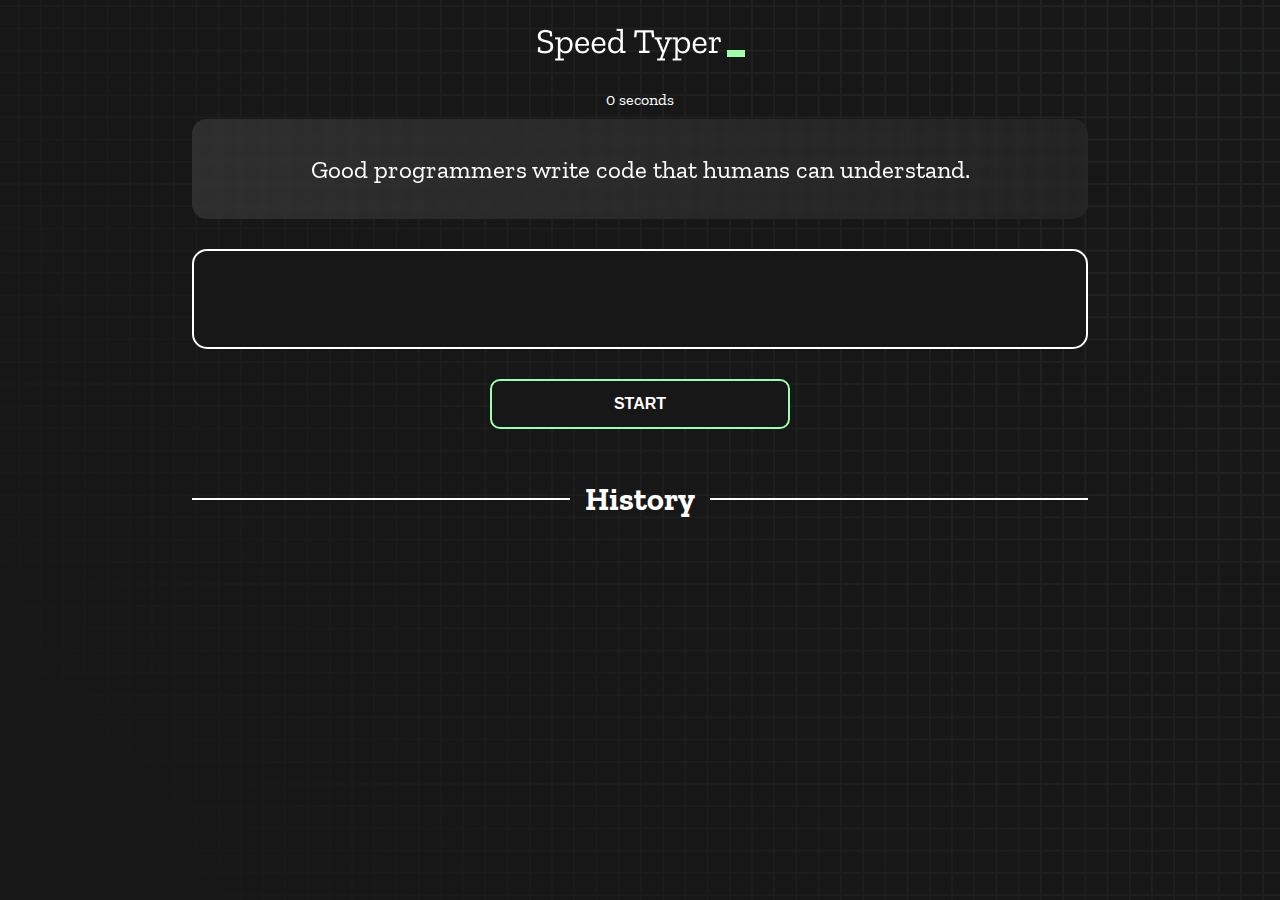
==== index.html @ 7d14a1dc "Initial commit" ====
<!DOCTYPE html>
<html lang="en">
  <head>
    <meta charset="UTF-8" />
    <meta http-equiv="X-UA-Compatible" content="IE=edge" />
    <meta name="viewport" content="width=device-width, initial-scale=1.0" />
    <title>Speed Monster</title>
    <link rel="stylesheet" href="styles.css" />
    <link rel="preconnect" href="https://fonts.googleapis.com" />
    <link rel="preconnect" href="https://fonts.gstatic.com" crossorigin />
    <link
      href="https://fonts.googleapis.com/css2?family=Zilla+Slab:wght@300;400;500&display=swap"
      rel="stylesheet"
    />
  </head>
  <body>
    <h1 class="title"><img src="./logo.png" /></h1>
    <div id="show-time">0 seconds</div>

    <div class="box-container">
      <div id="question"></div>

      <div id="display" class="inactive"></div>

      <div class="buttons">
        <button id="starts">START</button>
      </div>

      <div class="divider-container">
        <div class="line"></div>
        <h1 class="title2">History</h1>
        <div class="line"></div>
      </div>
      <div id="histories"></div>
    </div>

    <div id="countdown"></div>
    <div id="modal-background" class="hidden"></div>
    <div id="result" class="hidden"></div>

    <script src="./history.js"></script>
    <script src="./script.js"></script>
  </body>
</html>
---- styles.css ----
* {
  padding: 0;
  margin: 0;
  box-sizing: border-box;
}

body {
  background-image: url("./bg.png");
  background-size: cover;
  background-position: left top;
  font-family: "Zilla Slab", serif;
}

.box-container {
  width: 70%;
  margin: 0 auto;
}

#question {
  height: 100px;
  display: flex;
  align-items: center;
  justify-content: center;
  color: white;
  font-size: 25px;
  border-radius: 15px;
  background: rgb(255, 255, 255);
  background: linear-gradient(
    92.49deg,
    rgba(255, 255, 255, 0.1) 0.18%,
    rgba(255, 255, 255, 0.05) 99.85%
  );
  backdrop-filter: blur(5px);
  margin-bottom: 30px;
}

#display {
  height: 100px;
  display: flex;
  flex-wrap: wrap;
  align-items: center;
  padding-left: 5rem;
  color: white;
  font-size: 32px;
  background-color: #171717;
  border: 2px solid #9dffad;
  border-radius: 15px;
}

#countdown {
  position: fixed;
  height: 100vh;
  width: 100vw;
  background-color: rgba(0, 0, 0, 0.8);
  top: 0;
  left: 0;
  display: flex;
  align-items: center;
  justify-content: center;
  font-size: 3rem;
  color: white;
  display: none;
}
#result {
  position: fixed;
  top: 10%; 
  left: 10%;
  transform: translate(-50%, -50%);
  height: 250px;
  width: 400px;
  background-color: #171717;
  border-radius: 15px;
  border: 2px solid #9dffad;
  color: white;
  text-align: center;
  padding: 2rem;
}
#show-time{
  text-align: center;
  color: white;
  margin: 10px 0;
}

.green {
  color: #9dffad;
}
.red {
  color: #eb6565;
}
.bold {
  font-weight: 700;
}
.inactive {
  border: 2px solid white !important;
}
.hidden {
  display: none;
}
.title {
  text-align: center;
  color: white;
  margin: 20px 0;
}

.divider-container {
  height: 80px;
  display: flex;
  justify-content: center;
  align-items: center;
  gap: 15px;
  margin: 0 auto;
}

.line {
  height: 2px;
  background: white;
  width: 100%;
}

.title2 {
  color: white;
  display: block;
}

.buttons {
  display: flex;
  justify-content: center;
  margin: 30px 0;
}
button {
  padding: 10px 20px;
  border: none;
  font-size: 16px;
  font-weight: bold;
  width: 300px;
  height: 50px;
  color: white;
  background-color: #171717;
  border-radius: 10px;
  border: 2px solid #9dffad;
  cursor: pointer;
}

#histories {
  display: flex;
  flex-wrap: wrap;
  justify-content: space-around;
}

.card {
  width: 100%;
  height: 100%;
  padding: 50px;
  display: flex;
  justify-content: space-between;
  align-items: center;
  padding: 20px 30px;
  color: white;
  border-radius: 15px;
  background: rgb(255, 255, 255);
  background: linear-gradient(
    92.49deg,
    rgba(255, 255, 255, 0.1) 0.18%,
    rgba(255, 255, 255, 0.05) 99.85%
  );
  backdrop-filter: blur(5px);
  margin-bottom: 30px;
}

#modal-background {
  background: rgb(255, 255, 255);
  background: linear-gradient(
    92.49deg,
    rgba(255, 255, 255, 0.1) 0.18%,
    rgba(255, 255, 255, 0.05) 99.85%
  );
  backdrop-filter: blur(5px);
  height: 100vh;
  width: 100%;
  position: fixed;
  top: 0;
}

@media only screen and (max-width: 700px) {
  .box-container {
    padding: 0 20px;
    width: 100%;
  }
  .card {
    flex-direction: column;
  }
}
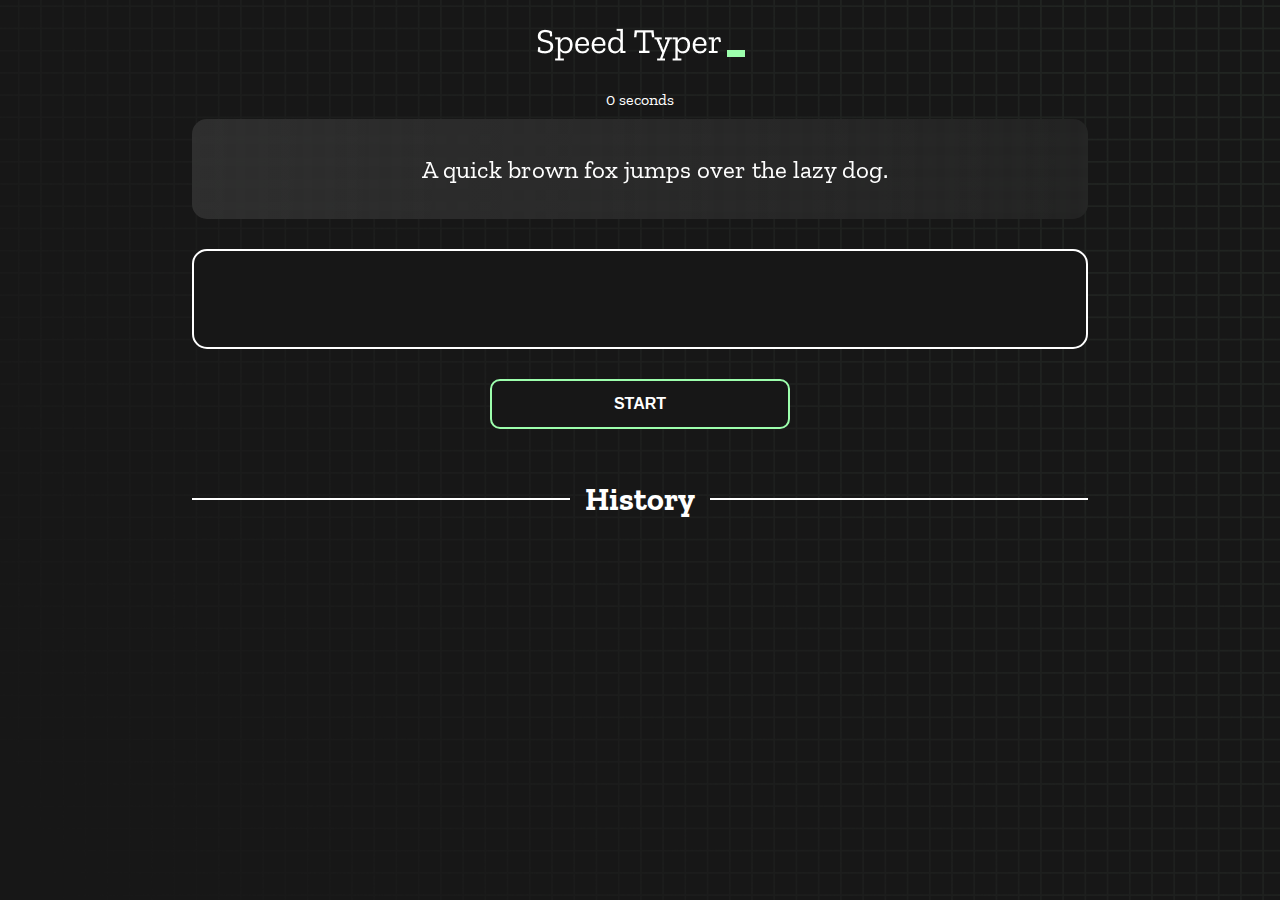
==== commit 846776af: "fixt the close popap center aling" ====
--- a/index.html
+++ b/index.html
@@ -36,7 +36,9 @@
 
     <div id="countdown"></div>
     <div id="modal-background" class="hidden"></div>
+    <!-- <div class="result-container hidden"> -->
     <div id="result" class="hidden"></div>
+    <!-- </div> -->
 
     <script src="./history.js"></script>
     <script src="./script.js"></script>
--- a/styles.css
+++ b/styles.css
@@ -32,6 +32,7 @@
   );
   backdrop-filter: blur(5px);
   margin-bottom: 30px;
+  padding-left: 30px;
 }
 
 #display {
@@ -61,10 +62,24 @@
   color: white;
   display: none;
 }
+.result-contant {
+  position: fixed;
+  top: 15%;
+  left: 26%;
+  height: 500px;
+  width: 50%;
+}
 #result {
   position: fixed;
-  top: 10%; 
-  left: 10%;
+  top: 15%;
+  left: 26%;
+  height: 500px;
+  width: 50%;
+}
+.result-contant {
+  position: relative;
+  top: 50%;
+  left: 50%;
   transform: translate(-50%, -50%);
   height: 250px;
   width: 400px;
@@ -75,7 +90,7 @@
   text-align: center;
   padding: 2rem;
 }
-#show-time{
+#show-time {
   text-align: center;
   color: white;
   margin: 10px 0;
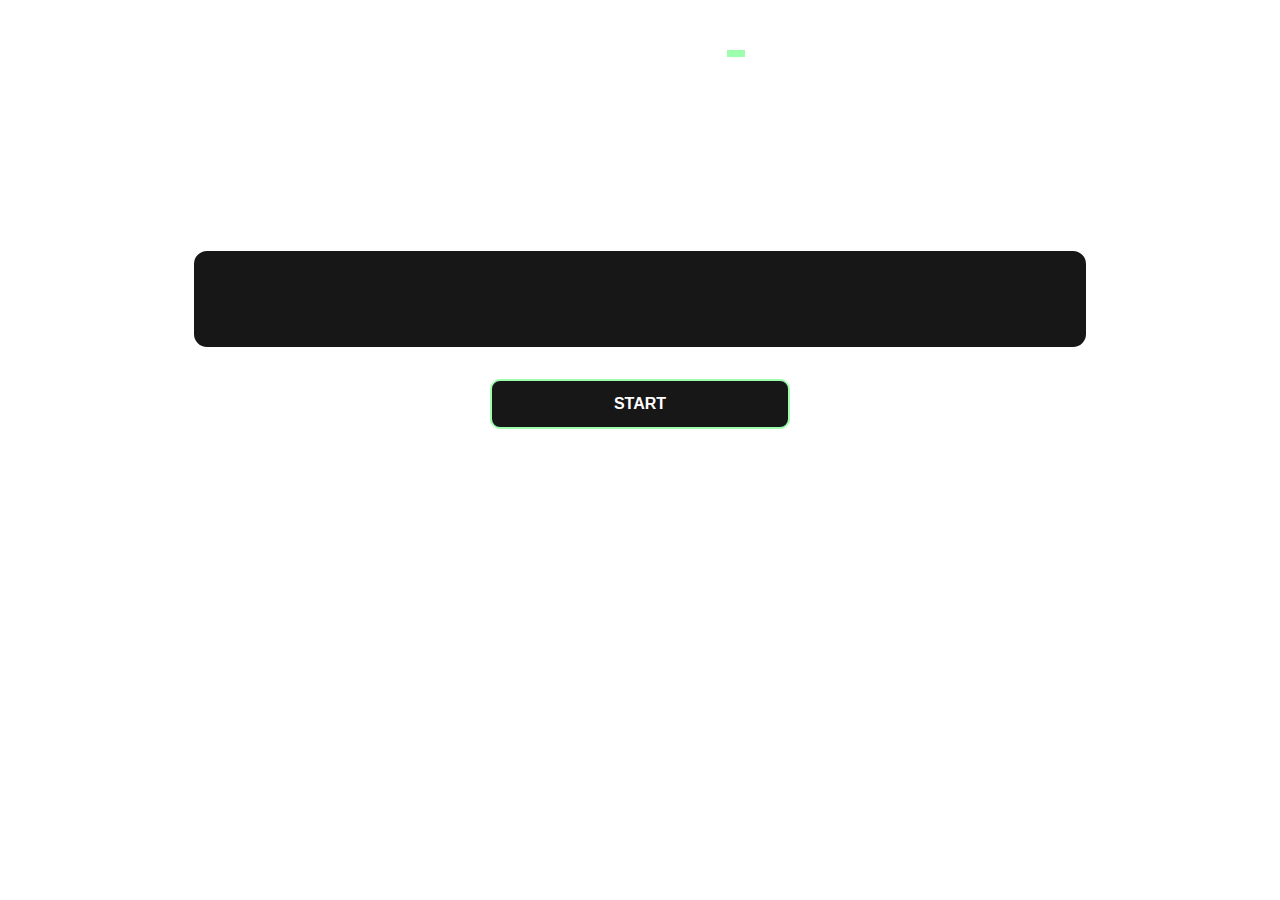
==== commit 342f5b19: "We can get undefined in about 8 ways" ====
--- a/index.html
+++ b/index.html
@@ -5,13 +5,16 @@
     <meta http-equiv="X-UA-Compatible" content="IE=edge" />
     <meta name="viewport" content="width=device-width, initial-scale=1.0" />
     <title>Speed Monster</title>
-    <link rel="stylesheet" href="styles.css" />
+
     <link rel="preconnect" href="https://fonts.googleapis.com" />
     <link rel="preconnect" href="https://fonts.gstatic.com" crossorigin />
     <link
       href="https://fonts.googleapis.com/css2?family=Zilla+Slab:wght@300;400;500&display=swap"
       rel="stylesheet"
     />
+    <!-- main css link starts hear  -->
+    <link rel="stylesheet" href="main-css/styles.css" />
+    <!-- main css link Ends hear  -->
   </head>
   <body>
     <h1 class="title"><img src="./logo.png" /></h1>
@@ -40,7 +43,9 @@
     <div id="result" class="hidden"></div>
     <!-- </div> -->
 
-    <script src="./history.js"></script>
-    <script src="./script.js"></script>
+    <!-- main script js link starts hear  -->
+    <script src="main-js/history.js"></script>
+    <script src="main-js/script.js"></script>
+    <!-- main script js link Ends  hear  -->
   </body>
 </html>
--- a/main-css/styles.css
+++ b/main-css/styles.css
@@ -0,0 +1,207 @@
+* {
+  padding: 0;
+  margin: 0;
+  box-sizing: border-box;
+}
+
+body {
+  background-image: url("./bg.png");
+  background-size: cover;
+  background-position: left top;
+  font-family: "Zilla Slab", serif;
+}
+
+.box-container {
+  width: 70%;
+  margin: 0 auto;
+}
+
+#question {
+  height: 100px;
+  display: flex;
+  align-items: center;
+  justify-content: center;
+  color: white;
+  font-size: 25px;
+  border-radius: 15px;
+  background: rgb(255, 255, 255);
+  background: linear-gradient(
+    92.49deg,
+    rgba(255, 255, 255, 0.1) 0.18%,
+    rgba(255, 255, 255, 0.05) 99.85%
+  );
+  backdrop-filter: blur(5px);
+  margin-bottom: 30px;
+  padding-left: 30px;
+}
+
+#display {
+  height: 100px;
+  display: flex;
+  flex-wrap: wrap;
+  align-items: center;
+  padding-left: 5rem;
+  color: white;
+  font-size: 32px;
+  background-color: #171717;
+  border: 2px solid #9dffad;
+  border-radius: 15px;
+}
+
+#countdown {
+  position: fixed;
+  height: 100vh;
+  width: 100vw;
+  background-color: rgba(0, 0, 0, 0.8);
+  top: 0;
+  left: 0;
+  display: flex;
+  align-items: center;
+  justify-content: center;
+  font-size: 3rem;
+  color: white;
+  display: none;
+}
+.result-contant {
+  position: fixed;
+  top: 15%;
+  left: 26%;
+  height: 500px;
+  width: 50%;
+}
+#result {
+  position: fixed;
+  top: 15%;
+  left: 26%;
+  height: 500px;
+  width: 50%;
+}
+.result-contant {
+  position: relative;
+  top: 50%;
+  left: 50%;
+  transform: translate(-50%, -50%);
+  height: 250px;
+  width: 400px;
+  background-color: #171717;
+  border-radius: 15px;
+  border: 2px solid #9dffad;
+  color: white;
+  text-align: center;
+  padding: 2rem;
+}
+#show-time {
+  text-align: center;
+  color: white;
+  margin: 10px 0;
+}
+
+.green {
+  color: #9dffad;
+}
+.red {
+  color: #eb6565;
+}
+.bold {
+  font-weight: 700;
+}
+.inactive {
+  border: 2px solid white !important;
+}
+.hidden {
+  display: none;
+}
+.title {
+  text-align: center;
+  color: white;
+  margin: 20px 0;
+}
+
+.divider-container {
+  height: 80px;
+  display: flex;
+  justify-content: center;
+  align-items: center;
+  gap: 15px;
+  margin: 0 auto;
+}
+
+.line {
+  height: 2px;
+  background: white;
+  width: 100%;
+}
+
+.title2 {
+  color: white;
+  display: block;
+}
+
+.buttons {
+  display: flex;
+  justify-content: center;
+  margin: 30px 0;
+}
+button {
+  padding: 10px 20px;
+  border: none;
+  font-size: 16px;
+  font-weight: bold;
+  width: 300px;
+  height: 50px;
+  color: white;
+  background-color: #171717;
+  border-radius: 10px;
+  border: 2px solid #9dffad;
+  cursor: pointer;
+}
+
+#histories {
+  display: flex;
+  flex-wrap: wrap;
+  justify-content: space-around;
+}
+
+.card {
+  width: 100%;
+  height: 100%;
+  padding: 50px;
+  display: flex;
+  justify-content: space-between;
+  align-items: center;
+  padding: 20px 30px;
+  color: white;
+  border-radius: 15px;
+  background: rgb(255, 255, 255);
+  background: linear-gradient(
+    92.49deg,
+    rgba(255, 255, 255, 0.1) 0.18%,
+    rgba(255, 255, 255, 0.05) 99.85%
+  );
+  backdrop-filter: blur(5px);
+  margin-bottom: 30px;
+}
+
+#modal-background {
+  background: rgb(255, 255, 255);
+  background: linear-gradient(
+    92.49deg,
+    rgba(255, 255, 255, 0.1) 0.18%,
+    rgba(255, 255, 255, 0.05) 99.85%
+  );
+  backdrop-filter: blur(5px);
+  height: 100vh;
+  width: 100%;
+  position: fixed;
+  top: 0;
+}
+
+@media only screen and (max-width: 700px) {
+  .box-container {
+    padding: 0 20px;
+    width: 100%;
+  }
+  .card {
+    flex-direction: column;
+  }
+}
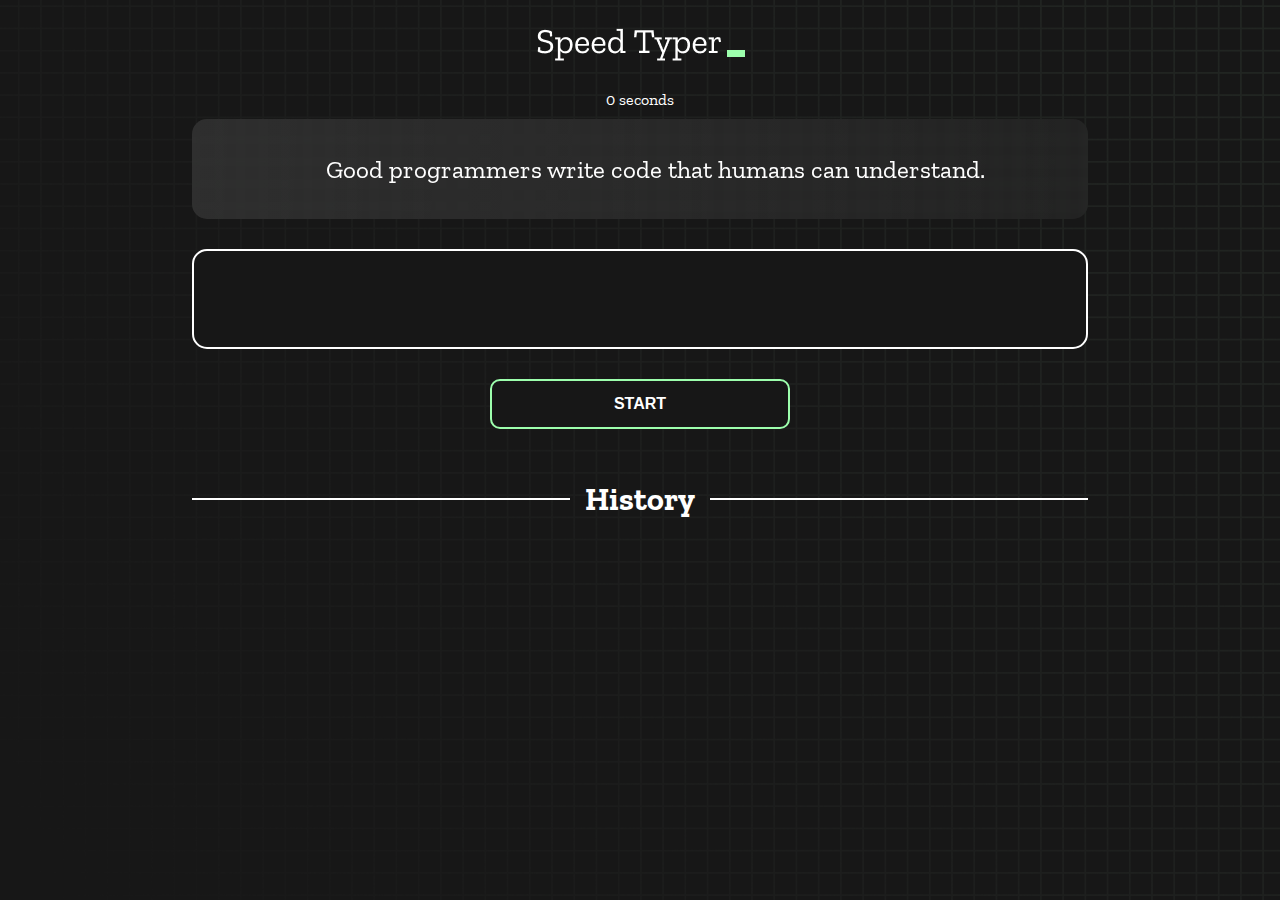
==== commit d4e02f52: "all fill organice" ====
--- a/index.html
+++ b/index.html
@@ -17,7 +17,7 @@
     <!-- main css link Ends hear  -->
   </head>
   <body>
-    <h1 class="title"><img src="./logo.png" /></h1>
+    <h1 class="title"><img src="img/logo.png" /></h1>
     <div id="show-time">0 seconds</div>
 
     <div class="box-container">
--- a/main-css/styles.css
+++ b/main-css/styles.css
@@ -5,7 +5,7 @@
 }
 
 body {
-  background-image: url("./bg.png");
+  background-image: url("../img/bg.png");
   background-size: cover;
   background-position: left top;
   font-family: "Zilla Slab", serif;
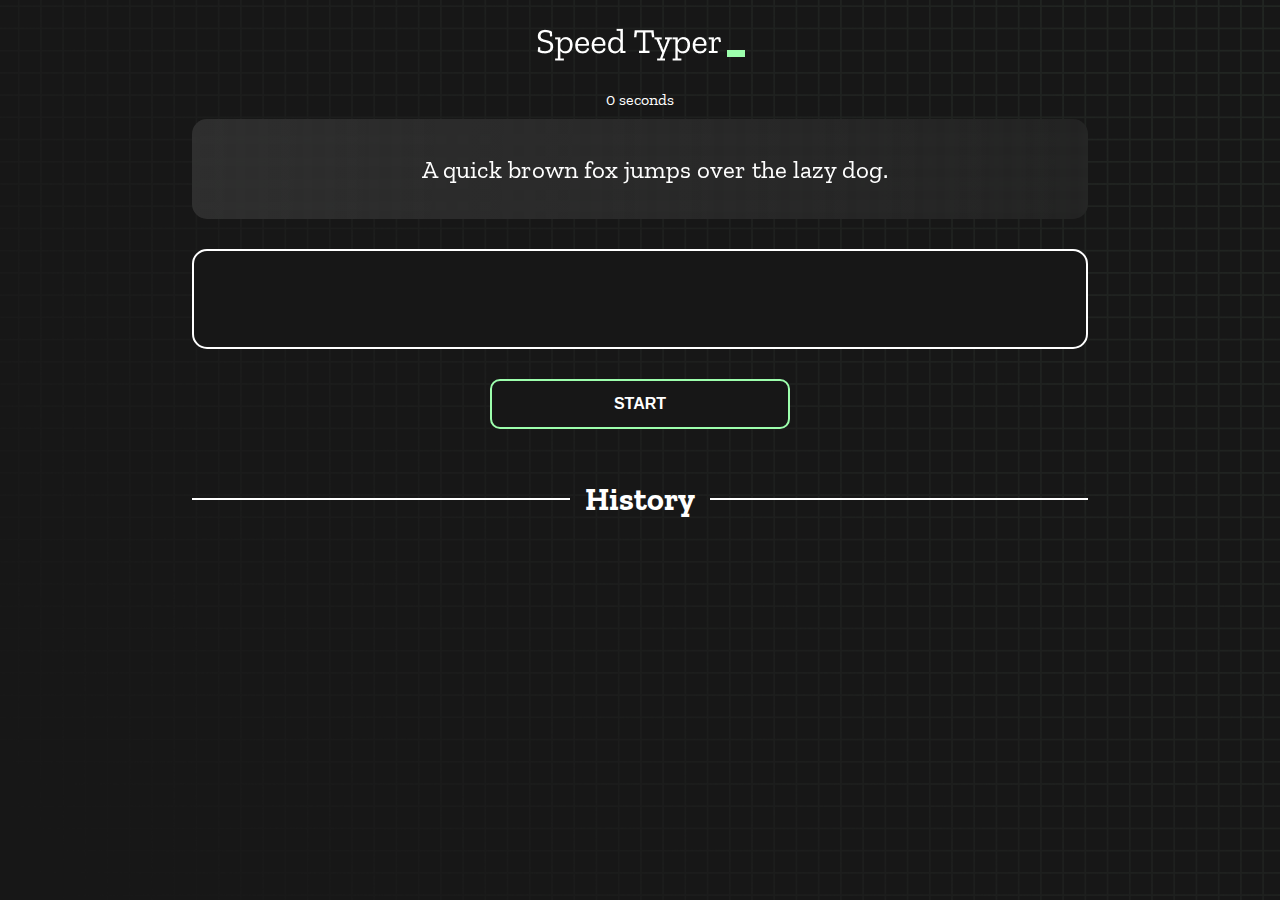
==== commit 37a6d87e: "all js fill addd" ====
--- a/index.html
+++ b/index.html
@@ -12,6 +12,16 @@
       href="https://fonts.googleapis.com/css2?family=Zilla+Slab:wght@300;400;500&display=swap"
       rel="stylesheet"
     />
+
+    <!-- bootstrap cdn css lin starts hear  -->
+    <link
+      href="https://cdn.jsdelivr.net/npm/bootstrap@5.2.1/dist/css/bootstrap.min.css"
+      rel="stylesheet"
+      integrity="sha384-iYQeCzEYFbKjA/T2uDLTpkwGzCiq6soy8tYaI1GyVh/UjpbCx/TYkiZhlZB6+fzT"
+      crossorigin="anonymous"
+    />
+    <!-- bootstrap cdn css lin Ends  hear  -->
+
     <!-- main css link starts hear  -->
     <link rel="stylesheet" href="main-css/styles.css" />
     <!-- main css link Ends hear  -->
@@ -39,9 +49,8 @@
 
     <div id="countdown"></div>
     <div id="modal-background" class="hidden"></div>
-    <!-- <div class="result-container hidden"> -->
+
     <div id="result" class="hidden"></div>
-    <!-- </div> -->
 
     <!-- main script js link starts hear  -->
     <script src="main-js/history.js"></script>
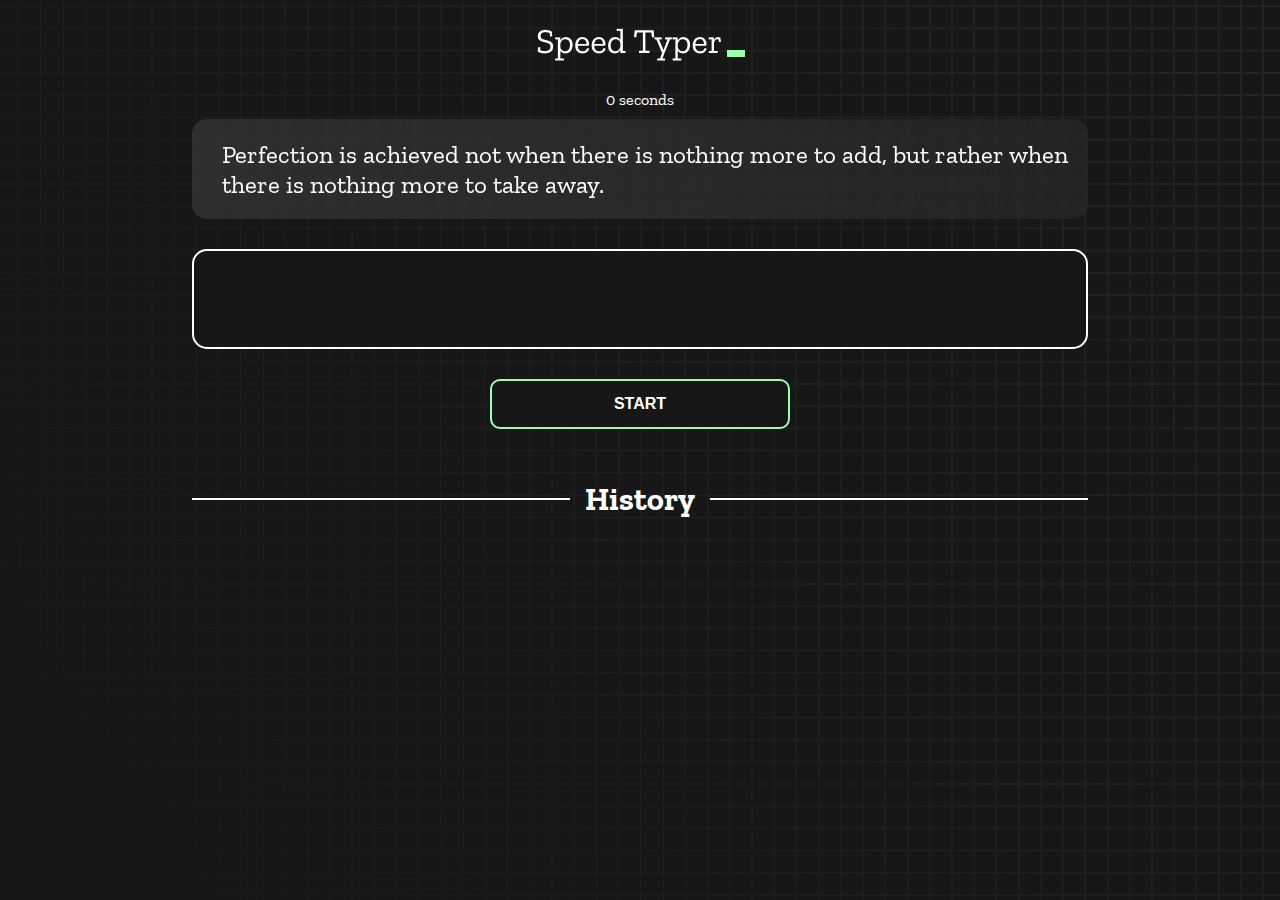
==== commit c6deead8: "card respnsip all" ====
--- a/index.html
+++ b/index.html
@@ -44,7 +44,10 @@
         <h1 class="title2">History</h1>
         <div class="line"></div>
       </div>
-      <div id="histories"></div>
+      <div
+        id="histories"
+        class="row row-cols-1 row-cols-md-2 row-cols-lg-3 g-2 g-lg-3"
+      ></div>
     </div>
 
     <div id="countdown"></div>
--- a/main-css/styles.css
+++ b/main-css/styles.css
@@ -159,7 +159,7 @@
 #histories {
   display: flex;
   flex-wrap: wrap;
-  justify-content: space-around;
+  justify-content: start;
 }
 
 .card {
@@ -180,6 +180,11 @@
   );
   backdrop-filter: blur(5px);
   margin-bottom: 30px;
+}
+#cards {
+  display: flex;
+  justify-content: space-between;
+  align-content: center;
 }
 
 #modal-background {
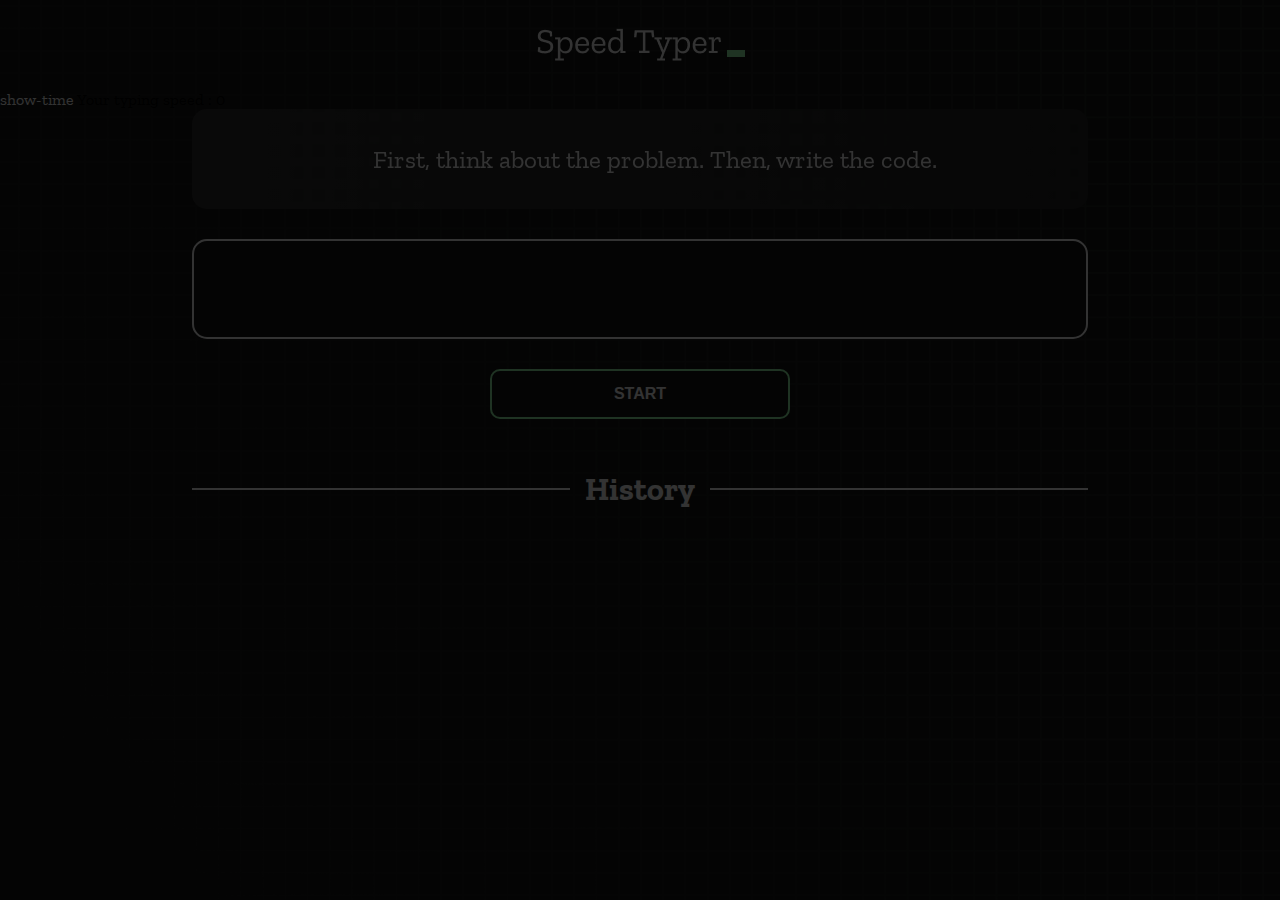
==== commit 872c5228: "card respnsip all" ====
--- a/index.html
+++ b/index.html
@@ -28,7 +28,14 @@
   </head>
   <body>
     <h1 class="title"><img src="img/logo.png" /></h1>
-    <div id="show-time">0 seconds</div>
+    <div
+      class="d-flex justify-content-center align-items-center border-1 text-light"
+    >
+      <span id="show-time" class="text-center"> show-time</span>
+      <span id="typing-speed" class="text-center mx-5"
+        >Your typing speed : 0</span
+      >
+    </div>
 
     <div class="box-container">
       <div id="question"></div>
